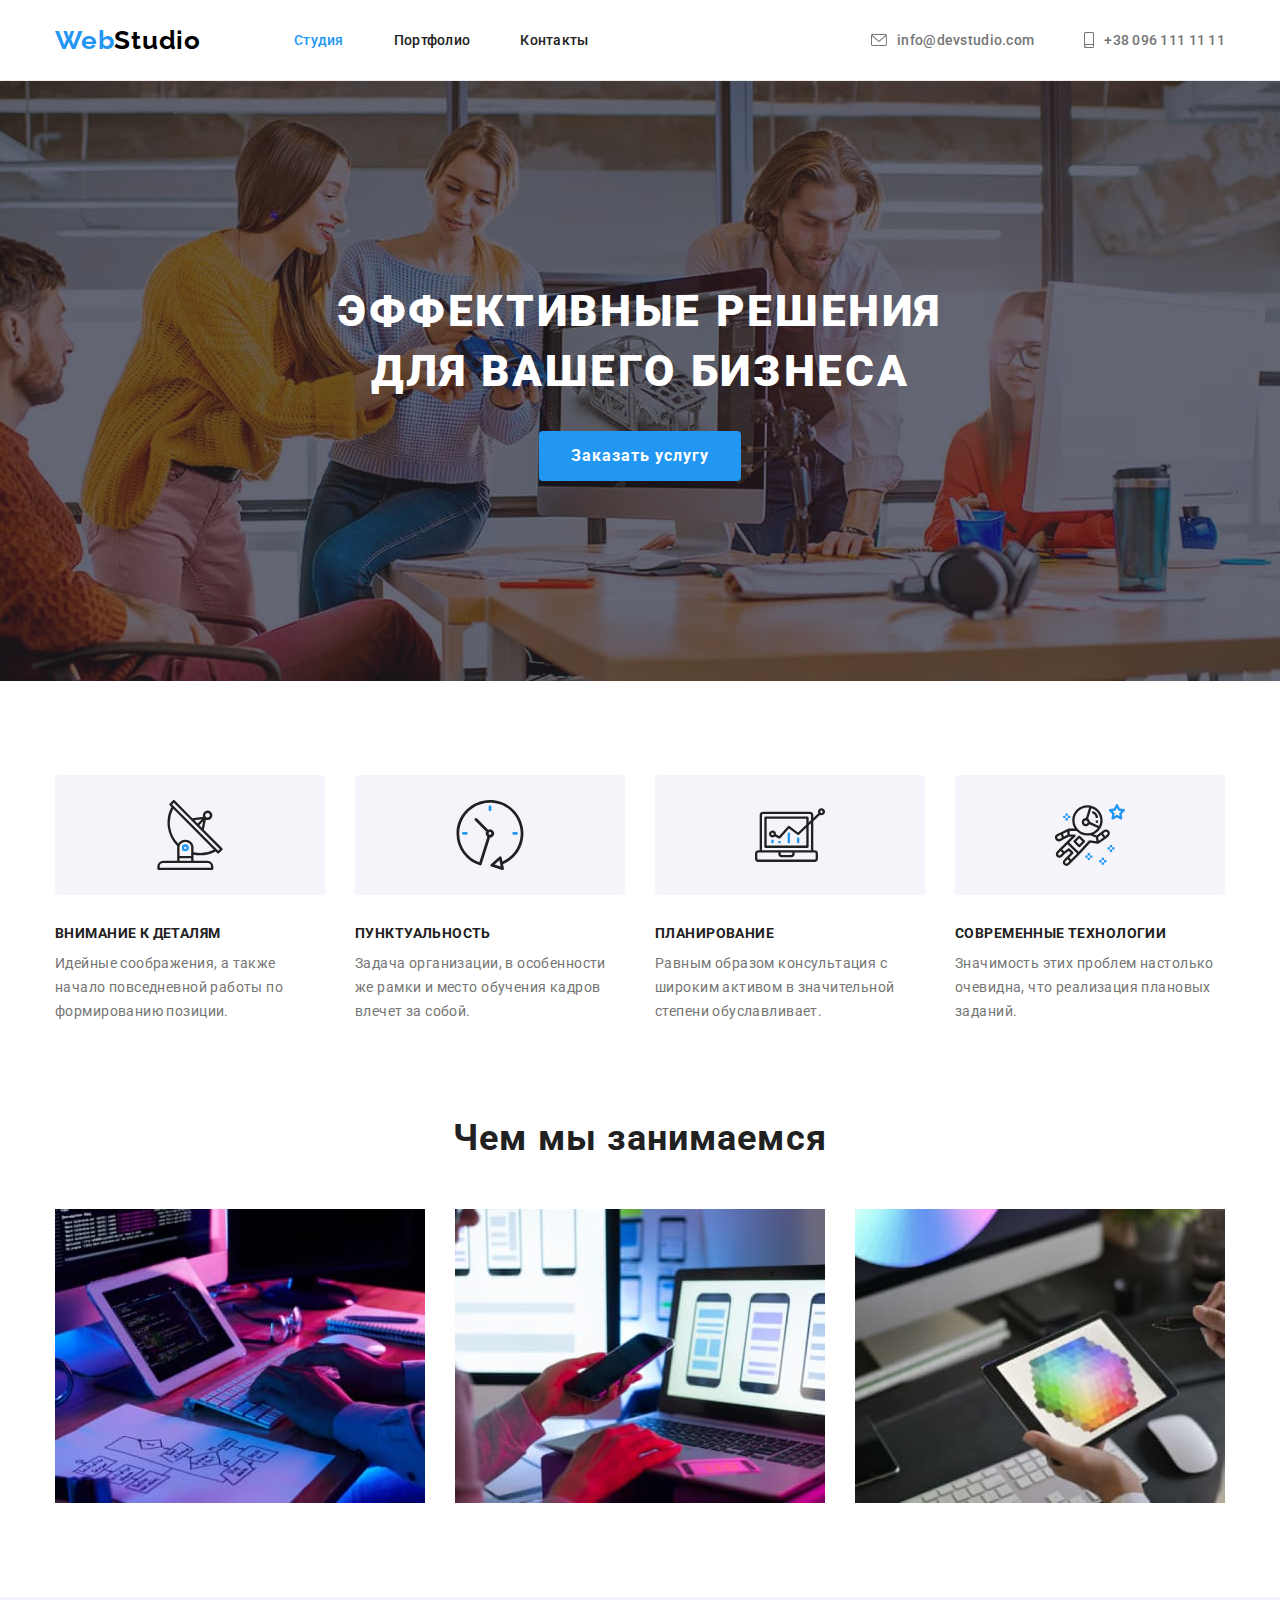
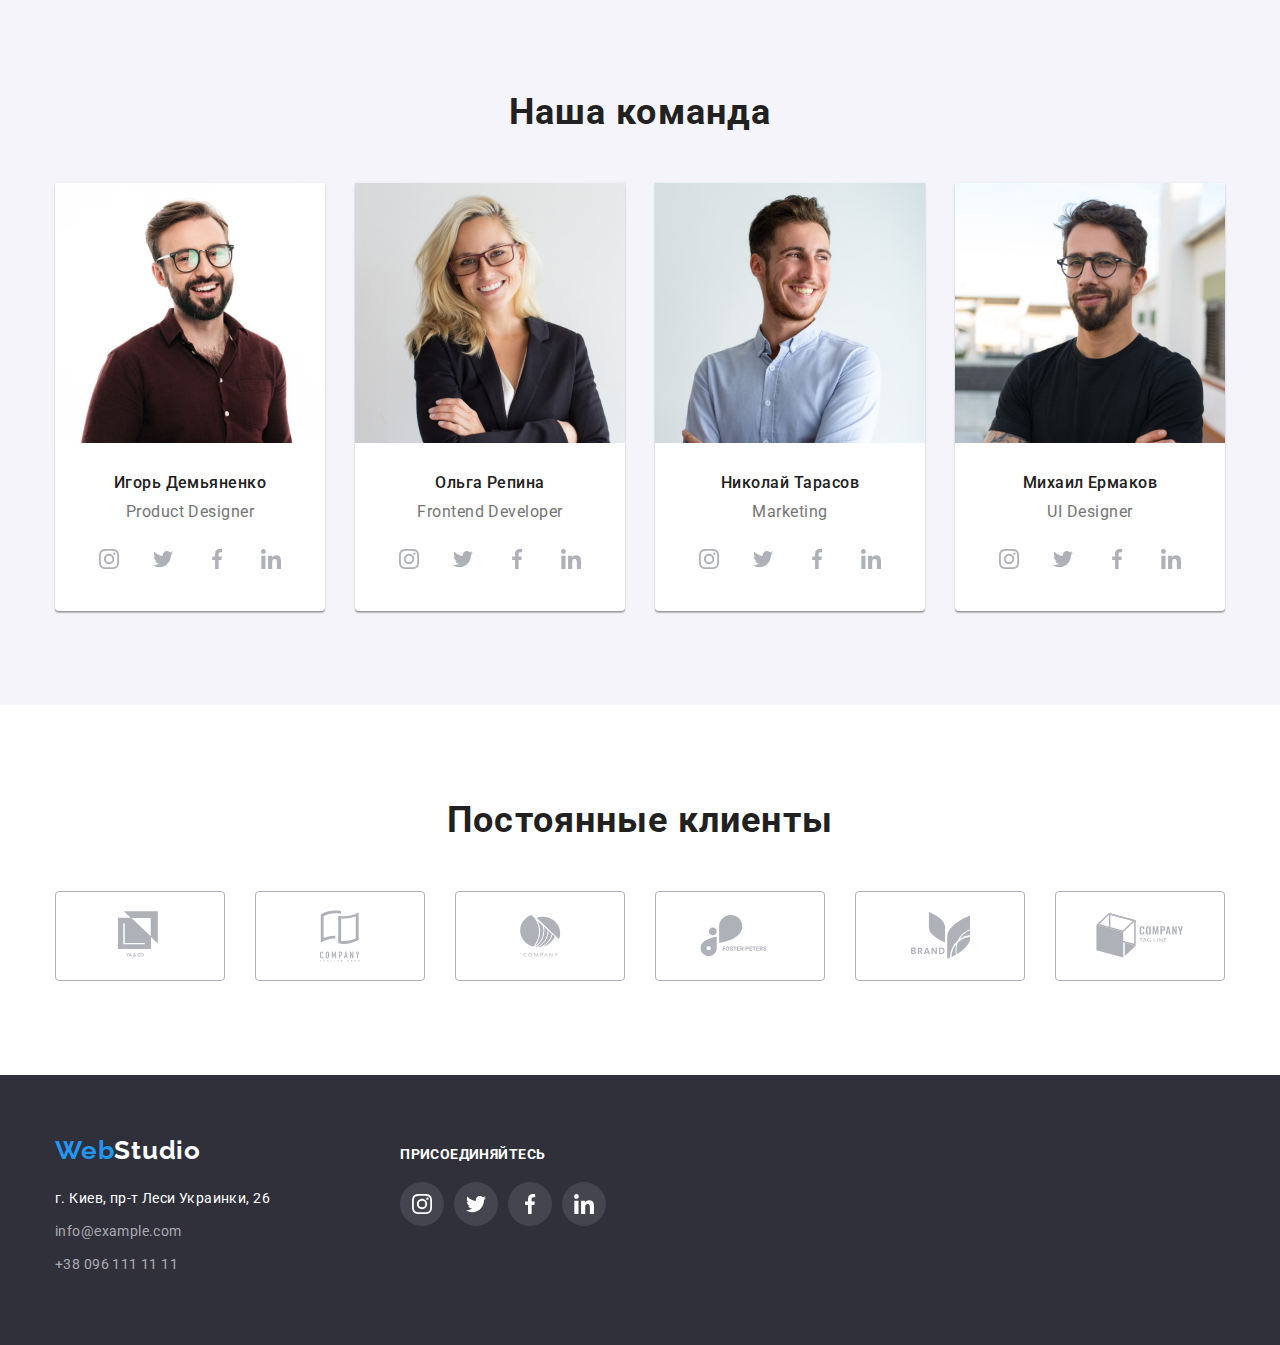
==== index.html @ d2e9e51d "Add project" ====
<!DOCTYPE html>
<html lang="ru">
<head>
    <meta charset="UTF-8">
    <meta name="viewport" content="width=device-width, initial-scale=1.0">
    <title>WebStudio</title>
    <link rel="stylesheet" href="https://cdnjs.cloudflare.com/ajax/libs/modern-normalize/1.0.0/modern-normalize.min.css">
    <link rel="stylesheet" href="./css/styles.css"/>
    <link href="https://fonts.googleapis.com/css2?family=Raleway:wght@700&family=Roboto:wght@400;500;700;900&display=swap" rel="stylesheet">
</head>
<body>
    <!-- Шапка -->
    <header class="border">
        <nav class="container heder-nav">
            <a class="logo-header" href="./index.html"><span class="logo">Web</span>Studio</a>
            <ul class="site-nav list">
                <li class="item">
                    <a class="link current" href="">Студия</a>
                </li>
                <li class="item">
                    <a class="link" href="./portfolio.html">Портфолио</a>
                </li>
                <li class="item">
                    <a class="link" href="">Контакты</a>
                </li>
            </ul>
            <ul class="contacts-nav list">
                <li class="item">
                    <a class="header-contacts connect-icon" href="mailto:info@devstudio.com">
                        <svg class="envelope connect-icon">
                            <use href="./images/sprite.svg#envelope"></use>
                        </svg>
                        info@devstudio.com
                    </a>
                </li>
                <li class="item item-contacts">
                    <a class="header-contacts connect-icon" href="tel:380961111111">
                        <svg class="smartphone connect-icon">
                            <use href="./images/sprite.svg#smartphone"></use>
                        </svg>
                        +38 096 111 11 11</a>
                </li>
            </ul>
        </nav>
    </header>

    <main>
        <!-- добавить банер -->
        <section class="banner">
            <div class="container">
                <h1 class="banner-headline ">Эффективные решения <br> для вашего бизнеса</h1>
                <a href="" class="button">Заказать услугу</a>
            </div>
        </section>
        
        <!-- hide h2 -->
        <section class="section-features">
            <div class="container">
                <h2 class="hidden">Особенности</h2>
                <ul class="features list ">
                    <li class="features-item">
                        <div class="icon-box">
                            <svg class="features-icon">
                                <use href="./images/sprite.svg#antenna"></use>
                            </svg>
                        </div>
                        <h3 class="features-title">Внимание к деталям</h3>
                        <p class="features-text">Идейные соображения, а также начало повседневной работы по формированию позиции.</p>
                    </li>
                    <li class="features-item">
                        <div class="icon-box">
                            <svg class="features-icon">
                                <use href="./images/sprite.svg#clock"></use>
                            </svg>
                        </div>
                        <h3 class="features-title">Пунктуальность</h3>
                        <p class="features-text">Задача организации, в особенности же рамки и место обучения кадров влечет за собой.</p>
                    </li>
                    <li class="features-item">
                        <div class="icon-box">
                            <svg class="features-icon">
                                <use href="./images/sprite.svg#diagram"></use>
                            </svg>
                        </div>
                        <h3 class="features-title">Планирование</h3>
                        <p class="features-text">Равным образом консультация с широким активом в значительной степени обуславливает.</p>
                    </li>
                    <li class="features-item">
                        <div class="icon-box">
                            <svg class="features-icon">
                                <use href="./images/sprite.svg#astronaut"></use>
                            </svg>
                        </div>
                        <h3 class="features-title">Современные технологии</h3>
                        <p class="features-text">Значимость этих проблем настолько очевидна, что реализация плановых заданий.</p>
                    </li>
                </ul>
            </div>
        </section>

        <!-- what we do -->
        <section class="section-spec">
            <div class="container">
                <h2 class="section-heading">Чем мы занимаемся</h2>
                <ul class="main-activity list">
                    <li class="activity-item">
                        <img src="./images/workplace.jpg" width="370" alt="Рабочее место">
                    </li>
                    <li class="activity-item">
                        <img src="./images/devices.jpg" width="370" alt="Девайсы">
                    </li>
                    <li class="activity-item">
                        <img src="./images/graphics.jpg" width="370" alt="Работа с графикой">
                    </li>
                </ul>
            </div>
        </section>

        <!-- team -->
        <section class="section-team">
            <div class="container">
                <h2 class="section-heading">Наша команда</h2>
                <ul class="team list">
                    <li class="bg-card team-card">
                        <img src="./images/ihor.jpg" width="270" alt="Игорь Демьяненко"  class="team-photo">
                        <h3 class="team-title">Игорь Демьяненко</h3>
                        <p class="position-text">Product Designer</p>
                        <ul class="list social-icon-list">
                            <li class="item social-icon-item">
                                <a class="link social-icon-link team-icon" href="https://www.instagram.com/" aria-label="ссылка Инстаграм">
                                    <svg class="social-icon team-icon">
                                        <use href="./images/sprite.svg#instagram"></use>
                                    </svg>
                                </a>
                            </li>
                            <li class="item social-icon-item">
                                <a class="link social-icon-link team-icon" href="https://twitter.com/" aria-label="ссылка Твиттер">
                                    <svg class="social-icon team-icon">
                                        <use href="./images/sprite.svg#twitter"></use>
                                    </svg>
                                </a>
                            </li>
                            <li class="item social-icon-item">
                                <a class="link social-icon-link team-icon" href="https://facebook.com/" aria-label="ссылка Фейсбук">
                                    <svg class="social-icon team-icon">
                                        <use href="./images/sprite.svg#facebook"></use>
                                    </svg>
                                </a>
                            </li>
                            <li class="item social-icon-item">
                                <a class="link social-icon-link team-icon" href="https://www.linkedin.com/" aria-label="ссылка Линкедин">
                                    <svg class="social-icon team-icon">
                                        <use href="./images/sprite.svg#linkedin"></use>
                                    </svg>
                                </a>
                            </li>
                        </ul>
                    </li>
                    <li class="bg-card team-card">
                        <img src="./images/olga.jpg" width="270" alt="Ольга Репина" class="team-photo">
                        <h3 class="team-title">Ольга Репина</h3>
                        <p class="position-text">Frontend Developer</p>
                        <ul class="list social-icon-list">
                            <li class="item social-icon-item">
                                <a class="link social-icon-link team-icon" href="https://www.instagram.com/" aria-label="ссылка Инстаграм">
                                    <svg class="social-icon team-icon">
                                        <use href="./images/sprite.svg#instagram"></use>
                                    </svg>
                                </a>
                            </li>
                            <li class="item social-icon-item">
                                <a class="link social-icon-link team-icon" href="https://twitter.com/" aria-label="ссылка Твиттер">
                                    <svg class="social-icon team-icon">
                                        <use href="./images/sprite.svg#twitter"></use>
                                    </svg>
                                </a>
                            </li>
                            <li class="item social-icon-item">
                                <a class="link social-icon-link team-icon" href="https://facebook.com/" aria-label="ссылка Фейсбук">
                                    <svg class="social-icon team-icon">
                                        <use href="./images/sprite.svg#facebook"></use>
                                    </svg>
                                </a>
                            </li>
                            <li class="item social-icon-item">
                                <a class="link social-icon-link team-icon" href="https://www.linkedin.com/" aria-label="ссылка Линкедин">
                                    <svg class="social-icon team-icon">
                                        <use href="./images/sprite.svg#linkedin"></use>
                                    </svg>
                                </a>
                            </li>
                        </ul>
                    </li>
                    <li class="bg-card team-card">
                        <img src="./images/nikola.jpg" width="270" alt="Николай Тарасов" class="team-photo">
                        <h3 class="team-title">Николай Тарасов</h3>
                        <p class="position-text">Marketing</p>
                        <ul class="list social-icon-list">
                            <li class="item social-icon-item">
                                <a class="link social-icon-link team-icon" href="https://www.instagram.com/" aria-label="ссылка Инстаграм">
                                    <svg class="social-icon team-icon">
                                        <use href="./images/sprite.svg#instagram"></use>
                                    </svg>
                                </a>
                            </li>
                            <li class="item social-icon-item">
                                <a class="link social-icon-link team-icon" href="https://twitter.com/" aria-label="ссылка Твиттер">
                                    <svg class="social-icon team-icon">
                                        <use href="./images/sprite.svg#twitter"></use>
                                    </svg>
                                </a>
                            </li>
                            <li class="item social-icon-item">
                                <a class="link social-icon-link team-icon" href="https://facebook.com/" aria-label="ссылка Фейсбук">
                                    <svg class="social-icon team-icon">
                                        <use href="./images/sprite.svg#facebook"></use>
                                    </svg>
                                </a>
                            </li>
                            <li class="item social-icon-item">
                                <a class="link social-icon-link team-icon" href="https://www.linkedin.com/" aria-label="ссылка Линкедин">
                                    <svg class="social-icon team-icon">
                                        <use href="./images/sprite.svg#linkedin"></use>
                                    </svg>
                                </a>
                            </li>
                        </ul>
                    </li>
                    <li class="bg-card team-card">
                        <img src="./images/mihail.jpg" width="270" alt="Михаил Ермаков" class="team-photo">
                        <h3 class="team-title">Михаил Ермаков</h3>
                        <p class="position-text">UI Designer</p>
                        <ul class="list social-icon-list">
                            <li class="item social-icon-item">
                                <a class="link social-icon-link team-icon" href="https://www.instagram.com/" aria-label="ссылка Инстаграм">
                                    <svg class="social-icon team-icon">
                                        <use href="./images/sprite.svg#instagram"></use>
                                    </svg>
                                </a>
                            </li>
                            <li class="item social-icon-item">
                                <a class="link social-icon-link team-icon" href="https://twitter.com/" aria-label="ссылка Твиттер">
                                    <svg class="social-icon team-icon">
                                        <use href="./images/sprite.svg#twitter"></use>
                                    </svg>
                                </a>
                            </li>
                            <li class="item social-icon-item">
                                <a class="link social-icon-link team-icon" href="https://facebook.com/" aria-label="ссылка Фейсбук">
                                    <svg class="social-icon team-icon">
                                        <use href="./images/sprite.svg#facebook"></use>
                                    </svg>
                                </a>
                            </li>
                            <li class="item social-icon-item">
                                <a class="link social-icon-link team-icon" href="https://www.linkedin.com/" aria-label="ссылка Линкедин">
                                    <svg class="social-icon team-icon">
                                        <use href="./images/sprite.svg#linkedin"></use>
                                    </svg>
                                </a>
                            </li>
                        </ul>
                    </li>
                </ul>
            </div>
        </section>

        <!-- clients -->
        <section class="section-clients">
            <h2 class="section-heading">Постоянные клиенты</h2>
            <div class="container">
                <ul class="list client-list">
                    <li class="company-item">
                        <a class="company-link client-icon" href="" aria-label="Company1">
                            <svg class="client1 client-icon ">
                                <use href="./images/sprite.svg#company1"></use>
                            </svg>
                        </a>
                    </li>
                    <li class="company-item">
                        <a class="company-link client-icon" href="" aria-label="Company2">
                            <svg class="client-icon client2">
                                <use href="./images/sprite.svg#company2"></use>
                            </svg>
                        </a>
                    </li>
                    <li class="company-item">
                        <a class="company-link client-icon" href="" aria-label="Company3">
                            <svg class="client-icon client3">
                                <use href="./images/sprite.svg#company3"></use>
                            </svg>
                        </a>
                    </li>
                    <li class="company-item">
                        <a class="company-link client-icon" href="" aria-label="Company4">
                            <svg class="client-icon client4">
                                <use href="./images/sprite.svg#company4"></use>
                            </svg>
                        </a>
                    </li>
                    <li class="company-item">
                        <a class="company-link client-icon" href="" aria-label="Company5">
                            <svg class="client-icon client5">
                                <use href="./images/sprite.svg#company5"></use>
                            </svg>
                        </a>
                    </li>
                    <li class="company-item">
                        <a class="company-link client-icon" href="" aria-label="Company6">
                            <svg class="client-icon client6">
                                <use href="./images/sprite.svg#company6"></use>
                            </svg>
                        </a>
                    </li>
                </ul>
            </div>
        </section>
    </main>

    <!-- footer -->
    <footer class="accent">
        <div class="container">
            <div class="footer block">
                <a href="" class="logo-footer"><span class="logo">Web</span>Studio</a>
                <address>
                    <p class="address-text">г. Киев, пр-т Леси Украинки, 26</p>
                    <a href="mailto:info@example.com" class="footer-contacts">info@example.com</a><br>
                    <a href="tel:380961111111" class="footer-contacts">+38 096 111 11 11</a>
                </address>
            </div>
            <div class="footer block">
                <h3 class="social">присоединяйтесь</h3>
                <ul class="list social-icon-list">
                    <li class="item social-icon-item">
                        <a class="link social-icon-link footer-icon" href="https://www.instagram.com/" aria-label="ссылка Инстаграм">
                            <svg class="social-icon">
                                <use href="./images/sprite.svg#instagram"></use>
                            </svg>
                        </a>
                    </li>
                    <li class="item social-icon-item">
                        <a class="link social-icon-link footer-icon" href="https://twitter.com/" aria-label="ссылка Твиттер">
                            <svg class="social-icon">
                                <use href="./images/sprite.svg#twitter"></use>
                            </svg>
                        </a>
                    </li>
                    <li class="item social-icon-item">
                        <a class="link social-icon-link footer-icon" href="https://facebook.com/" aria-label="ссылка Фейсбук">
                            <svg class="social-icon">
                                <use href="./images/sprite.svg#facebook"></use>
                            </svg>
                        </a>
                    </li>
                    <li class="item social-icon-item">
                        <a class="link social-icon-link footer-icon" href="https://www.linkedin.com/" aria-label="ссылка Линкедин">
                            <svg class="social-icon">
                                <use href="./images/sprite.svg#linkedin"></use>
                            </svg>
                        </a>
                    </li>
                </ul>
            </div>
        </div>
    </footer>
    
</body>
</html>
---- css/styles.css ----
:root {
    --primary-text-color: #212121;
    --secondary-text-color: #757575;
    --title-text-color: #FFFFFF;
    --accent-color: #2196F3;
    --logo-header-color: #000000;
    --footer-contact-color: rgba(255, 255, 255, 0.6);
    --button-bg-color: #F5F4FA;
    --main-background-color: #FFFFFF;
    --secondary-background-color: #2F303A;
    --additional-background-color: #F5F4FA;
    --baner-background-color: #C4C4C4;
}
html {
    box-sizing: border-box;
}
*,
*::before,
*::after {
    box-sizing: inherit;
}
body {
    background-color: var(--main-background-color);
}
img {
    display: block;
    max-width: 100%;
    height: auto;
}
.container {
    margin-left: auto;
    margin-right: auto;
    width: 1200px;
    padding-left: 15px;
    padding-right: 15px;
    /*outline: 1px solid tomato;*/
}
.list {
    padding: 0;
    margin: 0;
    list-style: none;
}

/* background-color */
.section-team {
    background-color: var(--additional-background-color);
}

/* logo */
.logo {
    color: var(--accent-color);
}
.logo-header,
.logo-footer {
    text-decoration: none;
    font-family: Raleway;
    font-style: normal;
    font-weight: bold;
    font-size: 26px;
    line-height: 31px;
    letter-spacing: 0.03em;
}
.logo-header {
    color: var(--logo-header-color);
}
.logo-footer {
    display: inline-block;
    margin-bottom: 20px;
    color: var(--title-text-color);
}

/* nav */
.border {
    border-bottom: 1px solid #ECECEC;
}
.heder-nav {
    display: flex;
    align-items: center;
}
.site-nav {
    display: flex;
    margin-left: 93px;
}
.site-nav .item:not(:last-child) {
    margin-right: 50px;
}

.site-nav .link.current {
    color: var(--accent-color);
}
.site-nav .link {
    display: block;
    padding-top: 32px;
    padding-bottom: 32px;
}

.contacts-nav {
    display: flex;
    align-items: center;
    margin-left: auto;
}
.contacts-nav .header-contacts {
    display: flex;
    align-items: center;
    padding-top: 32px;
    padding-bottom: 32px;
}
.contacts-nav .item + .item {
    margin-left: 50px;
}
.link {
    text-decoration: none;
    font-family: Roboto;
    font-style: normal;
    font-weight: 500;
    font-size: 14px;
    line-height: 16px;
    letter-spacing: 0.02em;

    color: var(--primary-text-color);
}
.link:hover,
.link:focus {
    color: var(--accent-color);
}
.header-contacts {
    text-decoration: none;
    font-family: Roboto;
    font-style: normal;
    font-weight: 500;
    font-size: 14px;
    line-height: 16px;
    letter-spacing: 0.02em;

    color: var(--secondary-text-color);
}
.header-contacts:hover,
.header-contacts:focus {
    color: var(--accent-color);
}
.header-contacts:hover .connect-icon,
.header-contacts:focus .connect-icon {
    fill: var(--accent-color);
}
.envelope {
    margin-right: 10px;
    width: 16px;
    height: 12px;
    fill: var(--secondary-text-color);
}
.smartphone {
    margin-right: 10px;
    width: 10px;
    height: 16px;
    fill: var(--secondary-text-color);
}

/* banner */
.banner {
    display: flex;
    flex-direction: column;
    justify-content: center;
    align-items: center;
    max-width: 1600px;
    min-height: 600px;
    margin-left: auto;
    margin-right: auto;
    margin-bottom: 94px;
    background-image: linear-gradient(
        rgba(47, 48, 58, 0.4),
        rgba(47, 48, 58, 0.4)
       ), 
       url(../images/baner.jpg);
   background-color: var(--baner-background-color);
   background-repeat: no-repeat;
   background-position: center;
   background-size: cover;
   text-align: center;
}
.banner-headline {
    margin-top: 0;
    margin-bottom: 30px;
    font-family: Roboto;
    font-style: normal;
    font-weight: 900;
    font-size: 44px;
    line-height: 60px;
    letter-spacing: 0.06em;
    text-transform: uppercase;

    color: var(--title-text-color);
}

/* button */
.button {
    display: inline-block;
    padding: 10px 32px;
    min-width: 200px;
    border-radius: 4px;
    border: none;
    text-decoration: none;
    font-family: Roboto;
    font-style: normal;
    font-weight: bold;
    font-size: 16px;
    line-height: 30px;
    letter-spacing: 0.06em;
    color: var(--title-text-color);
    background-color: var(--accent-color);
}

/* features */
.section-features {
    margin: 0;
}
.features {
    display: flex;
    flex-wrap: nowrap;
}
.features-item {
    width: calc((100% - 30px * 3) / 4);
    margin-right: 30px;
}
.icon-box {
    display: flex;
    justify-content: center;
    align-items: center;
    width: 270px;
    height: 120px;
    margin-bottom: 30px;
    background-color: var(--additional-background-color);
    border-radius: 4px;
}
.features-icon {
    width: 70px;
    height: 70px;
}
/* .features-item::before {
    display: block;
    content: "";
    height: 120px;
    margin-bottom: 30px;
    background-color: var(--additional-background-color);
    background-size: 70px;
    background-repeat: no-repeat;
    background-position: center;
}
.icon-antenna::before {
    background-image: url(../images/antenna.svg);
}
.icon-clock::before {
    background-image: url(../images/clock.svg);
}
.icon-diagram::before {
    background-image: url(../images/diagram.svg);
}
.icon-astronaut::before {
    background-image: url(../images/astronaut.svg);
}
.features-item:nth-child(4n) {
    margin-right: 0;
} */ 

.hidden {
    font-size: 0;
}
.features .features-title {
    margin-top: 0;
    margin-bottom: 10px;
    font-family: Roboto;
    font-style: normal;
    font-weight: bold;
    font-size: 14px;
    line-height: 16px;
    letter-spacing: 0.03em;
    text-transform: uppercase;
    color: var(--primary-text-color);
}
.features .features-text {
    margin-top: 0;
    margin-bottom: 0;
    font-family: Roboto;
    font-style: normal;
    font-weight: normal;
    font-size: 14px;
    line-height: 24px;
    letter-spacing: 0.03em;
    color: var(--secondary-text-color);
}

/* what we do */
.section-spec {
    padding-top: 94px;
}
.main-activity {
    display: flex;
    flex-wrap: wrap;
    margin-bottom: 94px;
}
.activity-item {
    width: calc((100% - 30px * 2) / 3);
    margin-right: 30px;
}
.activity-item:nth-child(3n) {
    margin-right: 0;
}
.section-heading {
    margin-top: 0;
    margin-bottom: 50px;
    font-family: Roboto;
    font-style: normal;
    font-weight: bold;
    font-size: 36px;
    line-height: 42px;
    text-align: center;
    letter-spacing: 0.03em;
    color: var(--primary-text-color);
}

/* team */
.section-team {
    padding-top: 94px;
    padding-bottom: 94px;
}
.team {
    display: flex;
    flex-wrap: wrap;
}
.team-card {
    width: calc((100% - 30px * 3) / 4);
    margin-right: 30px;
}
.team-card:nth-child(4n) {
    margin-right: 0;
}
.team-title {
    margin-top: 0;
    margin-bottom: 10px;
    font-family: Roboto;
    font-style: normal;
    font-weight: 500;
    font-size: 16px;
    line-height: 19px;
    text-align: center;
    letter-spacing: 0.03em;
    color: var(--primary-text-color);
}
.position-text {
    margin-top: 0;
    margin-bottom: 16px;
    font-family: Roboto;
    font-style: normal;
    font-weight: normal;
    font-size: 16px;
    line-height: 19px;
    text-align: center;
    letter-spacing: 0.03em;
    color: var(--secondary-text-color);
}
.bg-card {
    background-color: var(--main-background-color);
    width: 270px;
    height: 428px;
    box-shadow: 0px 1px 3px rgba(0, 0, 0, 0.12), 0px 1px 1px rgba(0, 0, 0, 0.14), 0px 2px 1px rgba(0, 0, 0, 0.2);
    border-radius: 0px 0px 4px 4px;
}
.team-photo {
    margin-bottom: 30px;
}

/* clients */
.section-clients {
    padding-top: 94px;
}
.client-list {
    display: flex;
    justify-content: center;
    align-items: center;
    margin-bottom: 94px;
}
.company-item {
    margin-right: 30px;
}
.company-item:last-child {
    margin-right: 0;
}
.company-link {
    display: inline-flex;
    justify-content: center;
    align-items: center;
    width: 170px;
    height: 90px;
    border: 1px solid #AFB1B8;
    box-sizing: border-box;
    border-radius: 4px;
    fill: #AFB1B8;
}
.company-link.client-icon:hover  {
    fill: var(--accent-color);
    border: 1px solid var(--accent-color);
}
.client1 {
    width: 44px;
    height: 49px;
}
.client2 {
    width: 40px;
    height: 52px;
}
.client3 {
    width: 41px;
    height: 42px;
}
.client4 {
    width: 80px;
    height: 42px;
}
.client5 {
    width: 59px;
    height: 47px;
}
.client6 {
    width: 88px;
    height: 45px;
}

/* footer*/
.accent {
    background-color: var(--secondary-background-color);
}
.footer {
    display: inline-flex;
    flex-wrap: wrap;
    /* width: calc((100% - 70px * 2) / 3); */
    padding-top: 60px;
    padding-bottom: 60px;
    max-width: 270px;
}
.block {
    margin-right: 70px;
}
.block:last-child {
    margin-right: 0;
}
.address-text {
    margin-top: 0;
    margin-bottom: 9px;
    font-family: Roboto;
    font-style: normal;
    font-weight: normal;
    font-size: 14px;
    line-height: 24px;
    letter-spacing: 0.03em;
    color: var(--title-text-color);
}
.footer-contacts {
    display: inline-block;
    margin-bottom: 9px;
    text-decoration: none;
    font-family: Roboto;
    font-style: normal;
    font-weight: normal;
    font-size: 14px;
    line-height: 24px;
    letter-spacing: 0.03em;
    color: var(--footer-contact-color);
}
.footer-contacts:last-child {
    padding-bottom: 0;
}
.footer-contacts:hover,
.footer-contacts:focus {
    color: var(--accent-color);
}
.social {
    margin-top: 0;
    margin-bottom: 20px;
    font-family: Roboto;
    font-style: normal;
    font-weight: bold;
    font-size: 14px;
    line-height: 16px;
    letter-spacing: 0.03em;
    text-transform: uppercase;
    color: var(--title-text-color);
}

/* icons */
.social-icon-list {
    display: flex;
    justify-content: center;
    align-items: center;
    /* margin-right: 32px;
    margin-left: 32px;
    margin-bottom: 30px; */

}
.social-icon-item:not(:last-child) {
    margin-right: 10px;
  }
.social-icon-link {
    display: flex;
    justify-content: center;
    align-items: center;
    width: 44px;
    height: 44px;
    border-radius: 50%;  
}
.team-icon {
    fill: #AFB1B8;;
}
.social-icon-link:hover .team-icon,
.social-icon-link:focus .team-icon {
    fill: var(--title-text-color);
}
.footer-icon {
    fill: var(--title-text-color);
    background-color: rgba(255, 255, 255, 0.1);
}
.social-icon {
    width: 20px;
    height: 20px;
}
.social-icon-link:hover,
.social-icon-link:focus {
    background-color: var(--accent-color);
}

/* portfolio-page */
.filters-button .button-item:not(:last-child) {
    margin-right: 8px;
}

.filters-button {
    display: flex;
    justify-content: center;
    margin-top: 94px;
    margin-bottom: 34px;
}
.filters-button .portfolio-button {
    display: inline-block;
    min-width: 73px;
    height: 38px;
    padding: 6px 22px;
    text-decoration: none;
    border-radius: 4px;
    border: none;
    margin: 1px;
    font-family: Roboto;
    font-style: normal;
    font-weight: 500;
    font-size: 16px;
    line-height: 26px;
    letter-spacing: 0.03em;
    cursor: pointer;
}
.portfolio-button /*.primary*/ {
    color: var(--title-text-color);
    background-color: var(--accent-color);
}
.portfolio-button /*.secondary*/ {
    color: var(--primary-text-color);
    background-color: var(--button-bg-color);
}
.projects {
    display: flex;
    flex-wrap: wrap;
    padding-bottom: 94px;
}
.project-item {
    width: calc((100% - 30px * 2) / 3);
    margin-right: 30px;
    margin-bottom: 30px;
}
.project-item:nth-child(3n) {
    margin-right: 0;
}
.project-item:nth-last-child(-n+3) {
    margin-bottom: 0;
}
.poster {
    display: block;
    /*margin-bottom: 20px;*/
}
.indent {
    padding-left: 24px;
    padding-right: 24px;
    padding-top: 20px;
    padding-bottom: 20px;
}
.project-bg {
    width: 370px;
    height: 404px;
    border: 1px solid #EEEEEE;
    background-color: var(--main-background-color);
}
.project-bg:hover,
.project-bg:focus {
    box-shadow: 0px 1px 1px rgba(0, 0, 0, 0.12), 
        0px 4px 4px rgba(0, 0, 0, 0.06), 
        1px 4px 6px rgba(0, 0, 0, 0.16);
}
.link-list {
    text-decoration: none;
}
.project-title {
    margin: 0;
    text-decoration: none;
    font-family: Roboto;
    font-style: normal;
    font-weight: bold;
    font-size: 18px;
    line-height: 36px;
    letter-spacing: 0.06em;
    color: var(--primary-text-color);
}
.product-text {
    margin: 0;
    text-decoration: none;
    font-family: Roboto;
    font-style: normal;
    font-weight: normal;
    font-size: 16px;
    line-height: 30px;
    letter-spacing: 0.03em;
    color: var(--secondary-text-color);
}
.portfolio-button:hover,
.portfolio-button:focus {
    color: var(--title-text-color);
    background-color: var(--accent-color);
}
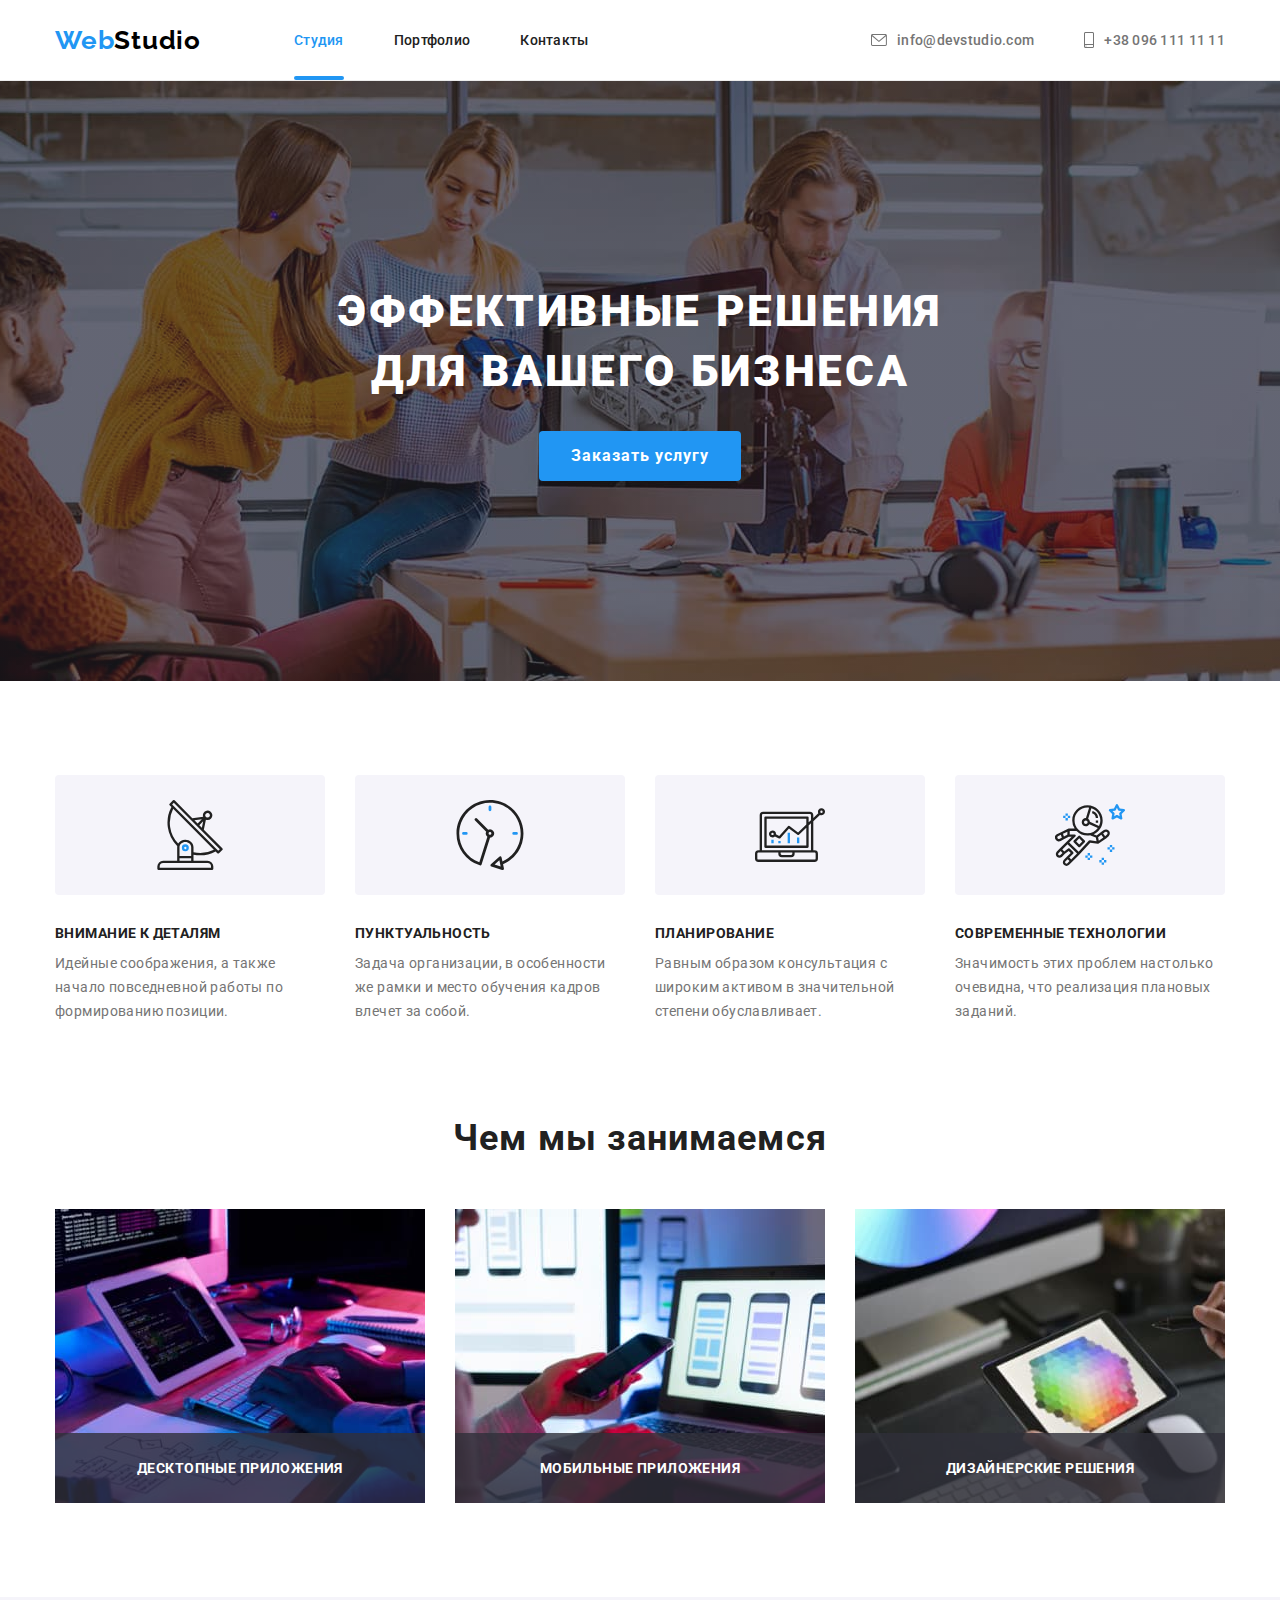
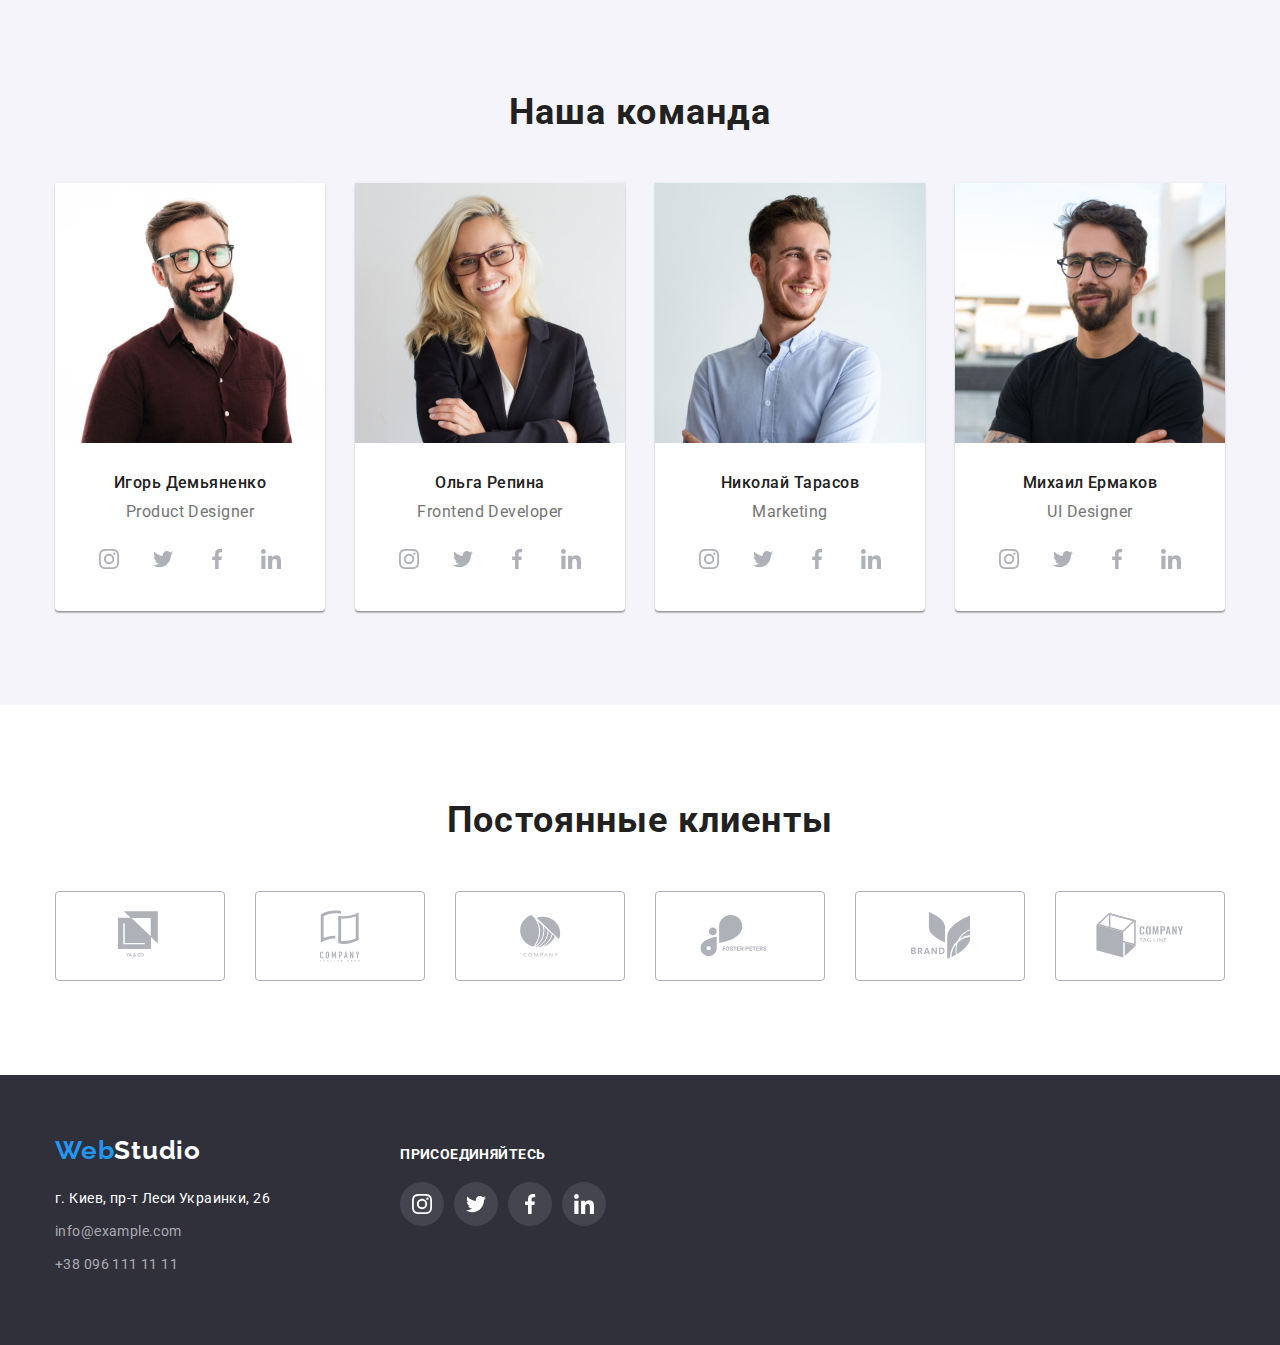
==== commit 36a57f78: "Add effects&js script" ====
--- a/index.html
+++ b/index.html
@@ -105,12 +105,15 @@
                 <ul class="main-activity list">
                     <li class="activity-item">
                         <img src="./images/workplace.jpg" width="370" alt="Рабочее место">
+                        <h3 class="activity-title">Десктопные приложения</h3>
                     </li>
                     <li class="activity-item">
                         <img src="./images/devices.jpg" width="370" alt="Девайсы">
+                        <h3 class="activity-title">Мобильные приложения</h3>
                     </li>
                     <li class="activity-item">
                         <img src="./images/graphics.jpg" width="370" alt="Работа с графикой">
+                        <h3 class="activity-title">Дизайнерские решения</h3>
                     </li>
                 </ul>
             </div>
@@ -363,6 +366,9 @@
             </div>
         </div>
     </footer>
+
+    <!-- js script -->
+    <script src="./js/modal.js"></script>
     
 </body>
 </html>--- a/css/styles.css
+++ b/css/styles.css
@@ -9,7 +9,7 @@
     --main-background-color: #FFFFFF;
     --secondary-background-color: #2F303A;
     --additional-background-color: #F5F4FA;
-    --baner-background-color: #C4C4C4;
+    --baner-background-color: #c4c4c4;
 }
 html {
     box-sizing: border-box;
@@ -122,6 +122,19 @@
 .link:hover,
 .link:focus {
     color: var(--accent-color);
+}
+.current {
+    position: relative;
+}
+.current::after {
+    content: "";
+    position: absolute;
+    left: 0;
+    bottom: 0;
+    width: 100%;
+    height: 4px;
+    border-radius: 2px;
+    background-color: var(--accent-color);
 }
 .header-contacts {
     text-decoration: none;
@@ -170,7 +183,7 @@
         rgba(47, 48, 58, 0.4),
         rgba(47, 48, 58, 0.4)
        ), 
-       url(../images/baner.jpg);
+       url(../images/banner.jpg);
    background-color: var(--baner-background-color);
    background-repeat: no-repeat;
    background-position: center;
@@ -235,32 +248,6 @@
     width: 70px;
     height: 70px;
 }
-/* .features-item::before {
-    display: block;
-    content: "";
-    height: 120px;
-    margin-bottom: 30px;
-    background-color: var(--additional-background-color);
-    background-size: 70px;
-    background-repeat: no-repeat;
-    background-position: center;
-}
-.icon-antenna::before {
-    background-image: url(../images/antenna.svg);
-}
-.icon-clock::before {
-    background-image: url(../images/clock.svg);
-}
-.icon-diagram::before {
-    background-image: url(../images/diagram.svg);
-}
-.icon-astronaut::before {
-    background-image: url(../images/astronaut.svg);
-}
-.features-item:nth-child(4n) {
-    margin-right: 0;
-} */ 
-
 .hidden {
     font-size: 0;
 }
@@ -291,18 +278,6 @@
 /* what we do */
 .section-spec {
     padding-top: 94px;
-}
-.main-activity {
-    display: flex;
-    flex-wrap: wrap;
-    margin-bottom: 94px;
-}
-.activity-item {
-    width: calc((100% - 30px * 2) / 3);
-    margin-right: 30px;
-}
-.activity-item:nth-child(3n) {
-    margin-right: 0;
 }
 .section-heading {
     margin-top: 0;
@@ -315,6 +290,43 @@
     text-align: center;
     letter-spacing: 0.03em;
     color: var(--primary-text-color);
+}
+.main-activity {
+    display: flex;
+    flex-wrap: wrap;
+    margin-bottom: 94px;
+}
+.activity-item {
+    position: relative;
+    width: calc((100% - 30px * 2) / 3);
+    margin-right: 30px;
+}
+.activity-item:nth-child(3n) {
+    margin-right: 0;
+}
+.activity-item::before {
+    position: absolute;
+    bottom: 0;
+    content: "";
+    width: 100%;
+    height: 70px;
+    background: rgba(47, 48, 58, 0.8);
+}
+.activity-title {
+    position: absolute;
+    bottom: 27px;
+    margin: 0;
+    width: 100%;
+    font-family: Roboto;
+    font-style: normal;
+    font-weight: bold;
+    font-size: 14px;
+    line-height: 16px;
+    text-align: center;
+    letter-spacing: 0.03em;
+    text-transform: uppercase;
+    color: var(--title-text-color);
+
 }
 
 /* team */
@@ -554,11 +566,7 @@
     letter-spacing: 0.03em;
     cursor: pointer;
 }
-.portfolio-button /*.primary*/ {
-    color: var(--title-text-color);
-    background-color: var(--accent-color);
-}
-.portfolio-button /*.secondary*/ {
+.portfolio-button {
     color: var(--primary-text-color);
     background-color: var(--button-bg-color);
 }
@@ -580,7 +588,6 @@
 }
 .poster {
     display: block;
-    /*margin-bottom: 20px;*/
 }
 .indent {
     padding-left: 24px;
@@ -629,4 +636,7 @@
 .portfolio-button:focus {
     color: var(--title-text-color);
     background-color: var(--accent-color);
+    box-shadow: 0px 3px 1px rgba(0, 0, 0, 0.1), 
+        0px 1px 2px rgba(0, 0, 0, 0.08), 
+        0px 2px 2px rgba(0, 0, 0, 0.12);
 }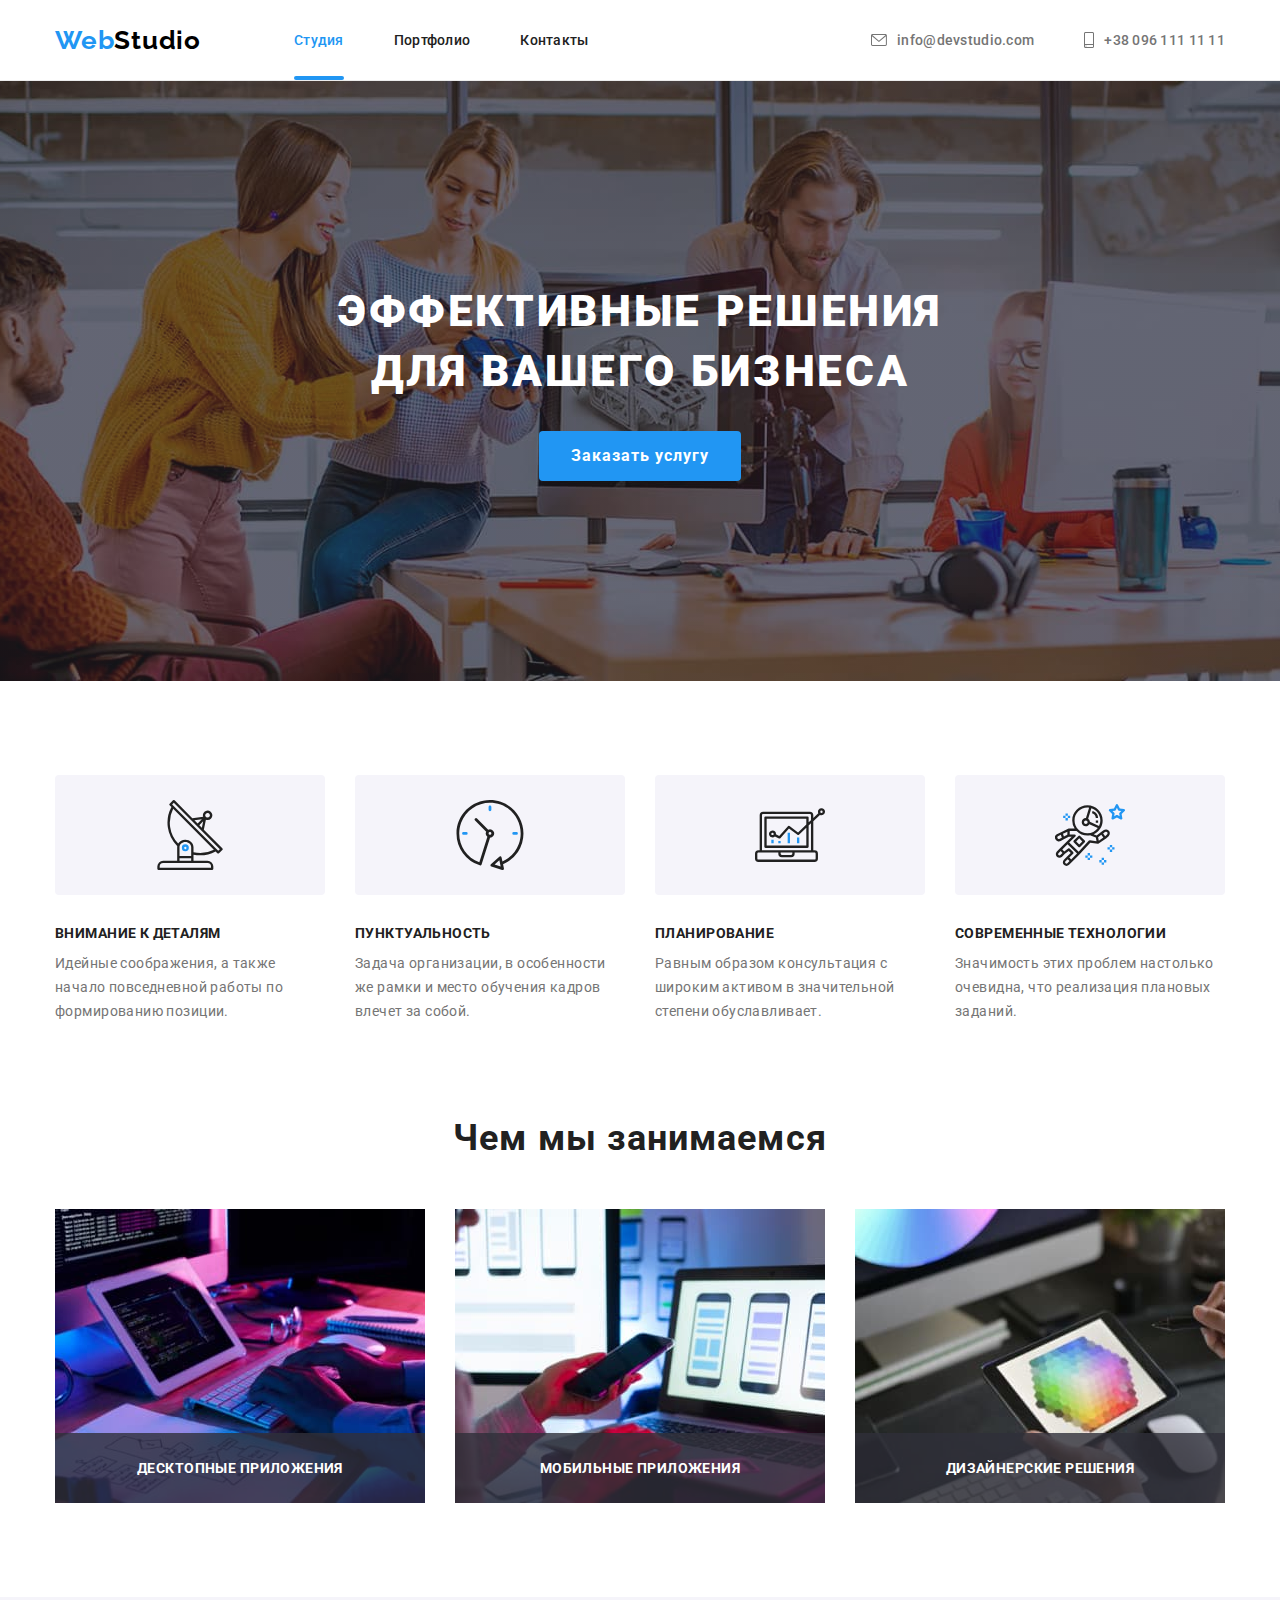
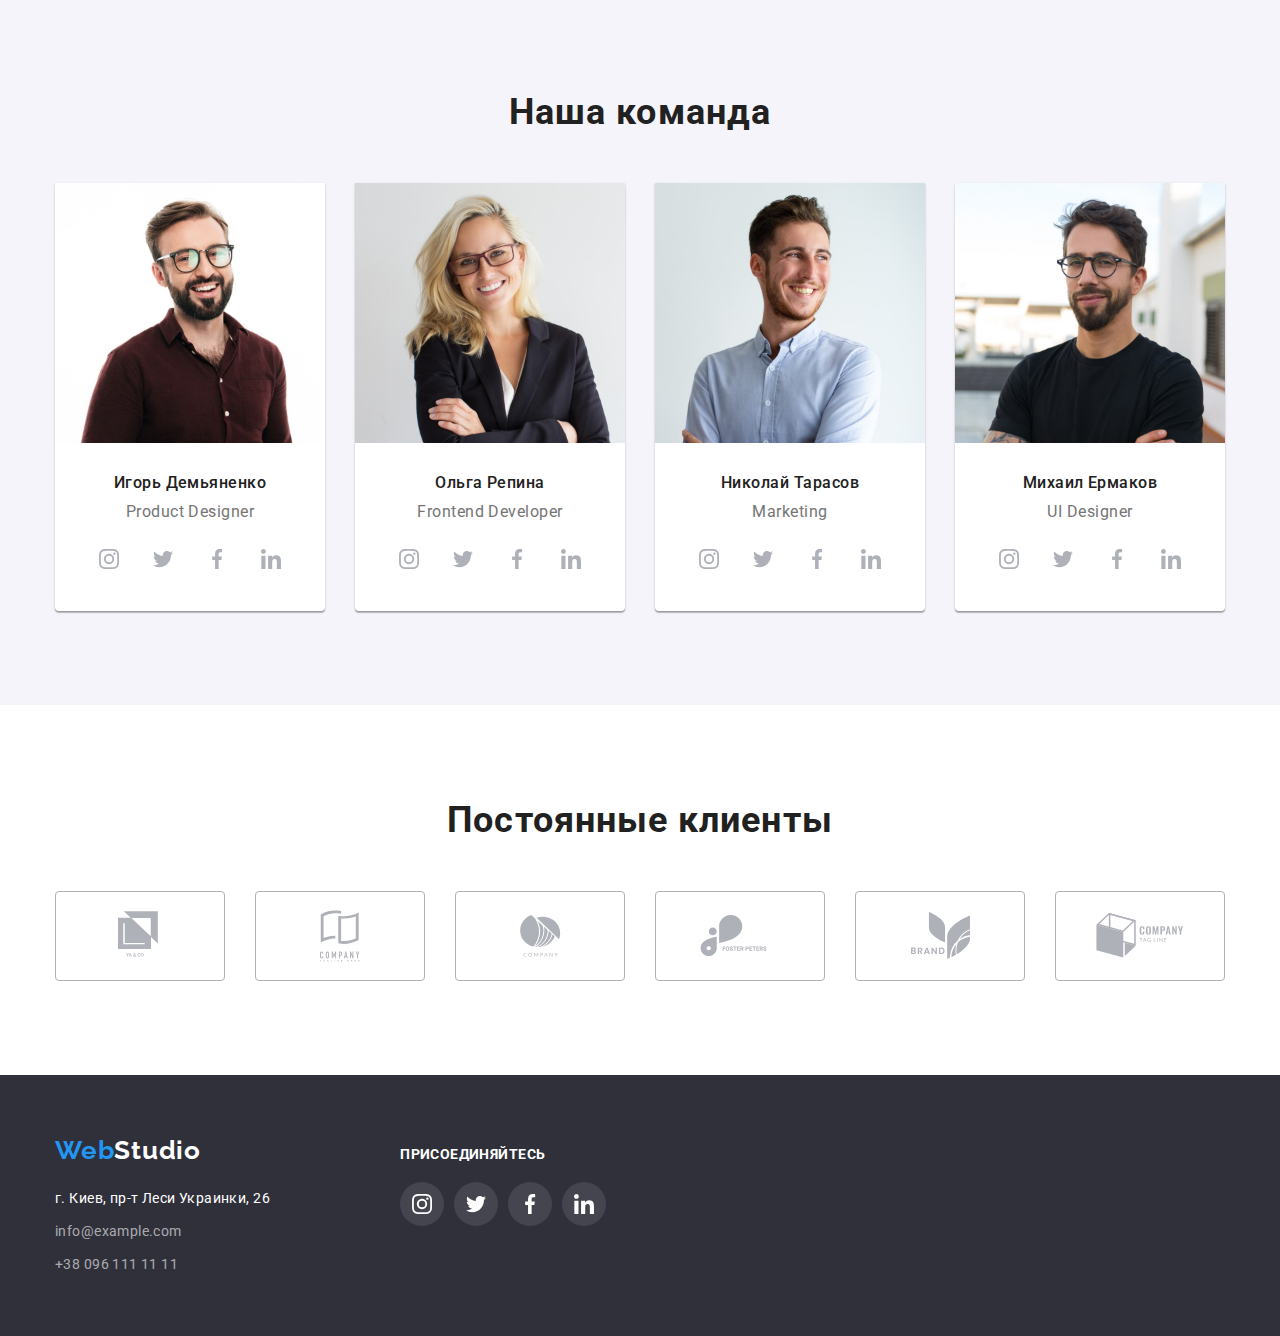
==== commit 7740bfbd: "Add hover effects" ====
--- a/index.html
+++ b/index.html
@@ -49,7 +49,17 @@
         <section class="banner">
             <div class="container">
                 <h1 class="banner-headline ">Эффективные решения <br> для вашего бизнеса</h1>
-                <a href="" class="button">Заказать услугу</a>
+                <button class="button" type="button" data-modal-open>Заказать услугу</button>
+            </div>
+            <div class="backdrop is-hidden" data-modal>
+                <div class="modal-window">
+                    <button class="modal-batton" type="button" data-modal-close>
+                        <svg class="close">
+                            <use href="./images/sprite.svg#close"></use>
+                        </svg>
+                    </button>
+
+                </div>
             </div>
         </section>
         
@@ -275,42 +285,42 @@
                 <ul class="list client-list">
                     <li class="company-item">
                         <a class="company-link client-icon" href="" aria-label="Company1">
-                            <svg class="client1 client-icon ">
+                            <svg class="client-icon" width="44" height="49">
                                 <use href="./images/sprite.svg#company1"></use>
                             </svg>
                         </a>
                     </li>
                     <li class="company-item">
                         <a class="company-link client-icon" href="" aria-label="Company2">
-                            <svg class="client-icon client2">
+                            <svg class="client-icon" width="40" height="52">
                                 <use href="./images/sprite.svg#company2"></use>
                             </svg>
                         </a>
                     </li>
                     <li class="company-item">
                         <a class="company-link client-icon" href="" aria-label="Company3">
-                            <svg class="client-icon client3">
+                            <svg class="client-icon" width="41" height="42">
                                 <use href="./images/sprite.svg#company3"></use>
                             </svg>
                         </a>
                     </li>
                     <li class="company-item">
                         <a class="company-link client-icon" href="" aria-label="Company4">
-                            <svg class="client-icon client4">
+                            <svg class="client-icon" width="80" height="42">
                                 <use href="./images/sprite.svg#company4"></use>
                             </svg>
                         </a>
                     </li>
                     <li class="company-item">
                         <a class="company-link client-icon" href="" aria-label="Company5">
-                            <svg class="client-icon client5">
+                            <svg class="client-icon" width="59" height="47">
                                 <use href="./images/sprite.svg#company5"></use>
                             </svg>
                         </a>
                     </li>
                     <li class="company-item">
                         <a class="company-link client-icon" href="" aria-label="Company6">
-                            <svg class="client-icon client6">
+                            <svg class="client-icon" width="88" height="45">
                                 <use href="./images/sprite.svg#company6"></use>
                             </svg>
                         </a>
--- a/css/styles.css
+++ b/css/styles.css
@@ -9,7 +9,7 @@
     --main-background-color: #FFFFFF;
     --secondary-background-color: #2F303A;
     --additional-background-color: #F5F4FA;
-    --baner-background-color: #c4c4c4;
+    --baner-background-color: #C4C4C4;
 }
 html {
     box-sizing: border-box;
@@ -116,8 +116,8 @@
     font-size: 14px;
     line-height: 16px;
     letter-spacing: 0.02em;
-
     color: var(--primary-text-color);
+    transition: color 250ms cubic-bezier(0.4, 0, 0.2, 1);
 }
 .link:hover,
 .link:focus {
@@ -144,8 +144,9 @@
     font-size: 14px;
     line-height: 16px;
     letter-spacing: 0.02em;
-
     color: var(--secondary-text-color);
+    transition: color 250ms cubic-bezier(0.4, 0, 0.2, 1);
+
 }
 .header-contacts:hover,
 .header-contacts:focus {
@@ -160,12 +161,16 @@
     width: 16px;
     height: 12px;
     fill: var(--secondary-text-color);
+    transition: fill 250ms cubic-bezier(0.4, 0, 0.2, 1);
+
 }
 .smartphone {
     margin-right: 10px;
     width: 10px;
     height: 16px;
     fill: var(--secondary-text-color);
+    transition: fill 250ms cubic-bezier(0.4, 0, 0.2, 1);
+
 }
 
 /* banner */
@@ -200,7 +205,6 @@
     line-height: 60px;
     letter-spacing: 0.06em;
     text-transform: uppercase;
-
     color: var(--title-text-color);
 }
 
@@ -211,6 +215,7 @@
     min-width: 200px;
     border-radius: 4px;
     border: none;
+    cursor: pointer;
     text-decoration: none;
     font-family: Roboto;
     font-style: normal;
@@ -220,6 +225,63 @@
     letter-spacing: 0.06em;
     color: var(--title-text-color);
     background-color: var(--accent-color);
+}
+/* modal window */
+.backdrop {
+    position: fixed;
+    top: 0;
+    left: 0;
+    z-index: 1;
+    width: 100%;
+    height: 100%;
+    background-color: rgba(0, 0, 0, 0.2);
+    transition: opacity 250ms cubic-bezier(0.4, 0, 0.2, 1);
+}
+.backdrop.is-hidden {
+    opacity: 0;
+    pointer-events: none;
+}
+.backdrop.is-hidden .modal-window {
+    transform: translate(-50%, -50%) scale(0.7);
+}
+.modal-window {
+    position: absolute;
+    top: 50%;
+    left: 50%;
+    transform: translate(-50%, -50%) scale(1);
+    transition: transform 250ms cubic-bezier(0.4, 0, 0.2, 1), opacity 250ms cubic-bezier(0.4, 0, 0.2, 1);
+    width: 528px;
+    height: 581px;
+    background-color: var(--main-background-color);
+    box-shadow: 0px 1px 3px rgba(0, 0, 0, 0.12), 
+        0px 1px 1px rgba(0, 0, 0, 0.14), 
+        0px 2px 1px rgba(0, 0, 0, 0.2);
+    border-radius: 4px;
+}
+.modal-batton {
+    position: absolute;
+    top: 8px;
+    right: 8px;
+    width: 30px;
+    height: 30px;
+    border-radius: 50%;
+    background-color: var(--main-background-color);
+    border: 1px solid rgba(0, 0, 0, 0.1);
+    cursor: pointer;
+}
+.close {
+    position: absolute;
+    top: 50%;
+    left: 50%;
+    transform: translate(-50%, -50%);
+    width: 18px;
+    height: 18px;
+    fill: var(--logo-header-color);
+    transition:  fill 250ms cubic-bezier(0.4, 0, 0.2, 1);
+}
+.modal-batton:hover .close,
+.modal-batton:focus .close {
+    fill: var(--accent-color);
 }
 
 /* features */
@@ -326,7 +388,6 @@
     letter-spacing: 0.03em;
     text-transform: uppercase;
     color: var(--title-text-color);
-
 }
 
 /* team */
@@ -388,7 +449,7 @@
     display: flex;
     justify-content: center;
     align-items: center;
-    margin-bottom: 94px;
+    margin-bottom: 94px;    
 }
 .company-item {
     margin-right: 30px;
@@ -402,38 +463,16 @@
     align-items: center;
     width: 170px;
     height: 90px;
+    fill: #AFB1B8;
     border: 1px solid #AFB1B8;
     box-sizing: border-box;
     border-radius: 4px;
-    fill: #AFB1B8;
-}
-.company-link.client-icon:hover  {
+    transition: fill 250ms cubic-bezier(0.4, 0, 0.2, 1), border 250ms cubic-bezier(0.4, 0, 0.2, 1);
+}
+.company-link.client-icon:hover,
+.company-link.client-icon:focus {
     fill: var(--accent-color);
     border: 1px solid var(--accent-color);
-}
-.client1 {
-    width: 44px;
-    height: 49px;
-}
-.client2 {
-    width: 40px;
-    height: 52px;
-}
-.client3 {
-    width: 41px;
-    height: 42px;
-}
-.client4 {
-    width: 80px;
-    height: 42px;
-}
-.client5 {
-    width: 59px;
-    height: 47px;
-}
-.client6 {
-    width: 88px;
-    height: 45px;
 }
 
 /* footer*/
@@ -476,9 +515,10 @@
     line-height: 24px;
     letter-spacing: 0.03em;
     color: var(--footer-contact-color);
+    transition: color 250ms cubic-bezier(0.4, 0, 0.2, 1);
 }
 .footer-contacts:last-child {
-    padding-bottom: 0;
+    margin-bottom: 0;
 }
 .footer-contacts:hover,
 .footer-contacts:focus {
@@ -502,10 +542,6 @@
     display: flex;
     justify-content: center;
     align-items: center;
-    /* margin-right: 32px;
-    margin-left: 32px;
-    margin-bottom: 30px; */
-
 }
 .social-icon-item:not(:last-child) {
     margin-right: 10px;
@@ -516,10 +552,11 @@
     align-items: center;
     width: 44px;
     height: 44px;
-    border-radius: 50%;  
+    border-radius: 50%;
+    transition: background-color 250ms cubic-bezier(0.4, 0, 0.2, 1);
 }
 .team-icon {
-    fill: #AFB1B8;;
+    fill: #AFB1B8;
 }
 .social-icon-link:hover .team-icon,
 .social-icon-link:focus .team-icon {
@@ -532,6 +569,7 @@
 .social-icon {
     width: 20px;
     height: 20px;
+    transition: fill 250ms cubic-bezier(0.4, 0, 0.2, 1);
 }
 .social-icon-link:hover,
 .social-icon-link:focus {
@@ -542,7 +580,6 @@
 .filters-button .button-item:not(:last-child) {
     margin-right: 8px;
 }
-
 .filters-button {
     display: flex;
     justify-content: center;
@@ -565,7 +602,7 @@
     line-height: 26px;
     letter-spacing: 0.03em;
     cursor: pointer;
-}
+    transition: color 250ms cubic-bezier(0.4, 0, 0.2, 1), background-color 250ms cubic-bezier(0.4, 0, 0.2, 1), box-shadow 250ms cubic-bezier(0.4, 0, 0.2, 1);}
 .portfolio-button {
     color: var(--primary-text-color);
     background-color: var(--button-bg-color);
@@ -585,6 +622,54 @@
 }
 .project-item:nth-last-child(-n+3) {
     margin-bottom: 0;
+}
+.project-card {
+    width: 370px;
+    height: 404px;
+    border: 1px solid #EEEEEE;
+    background-color: var(--main-background-color);
+    transition: box-shadow 250ms cubic-bezier(0.4, 0, 0.2, 1);
+}
+.project-card:hover,
+.project-card:focus {
+    box-shadow: 0px 1px 1px rgba(0, 0, 0, 0.12), 
+        0px 4px 4px rgba(0, 0, 0, 0.06), 
+        1px 4px 6px rgba(0, 0, 0, 0.16);
+}
+.cover {
+    position: relative;
+    overflow: hidden;
+}
+.cover-project {
+    position: absolute;
+    top: 0;
+    left: 0;
+    width: 100%;
+    height: 100%;
+    background-color: rgba(33, 150, 243, 0.9);
+    transform: translateY(100%);
+    transition: transform 250ms cubic-bezier(0.4, 0, 0.2, 1);
+    
+}
+.cover-text {
+    position: absolute;
+    left: 0;
+    top: 0;
+    width: 100%;
+    height: 100%;
+    display: flex;
+    align-items: center;
+    padding-left: 24px;
+    padding-right: 24px;
+    margin: 0;
+    font-style: normal;
+    font-weight: 400;
+    font-size: 18px;
+    line-height: 1.56;
+    color: var(--title-text-color);
+}
+.project-card:hover .cover-project {
+    transform: translateY(0);
 }
 .poster {
     display: block;
@@ -594,18 +679,6 @@
     padding-right: 24px;
     padding-top: 20px;
     padding-bottom: 20px;
-}
-.project-bg {
-    width: 370px;
-    height: 404px;
-    border: 1px solid #EEEEEE;
-    background-color: var(--main-background-color);
-}
-.project-bg:hover,
-.project-bg:focus {
-    box-shadow: 0px 1px 1px rgba(0, 0, 0, 0.12), 
-        0px 4px 4px rgba(0, 0, 0, 0.06), 
-        1px 4px 6px rgba(0, 0, 0, 0.16);
 }
 .link-list {
     text-decoration: none;
